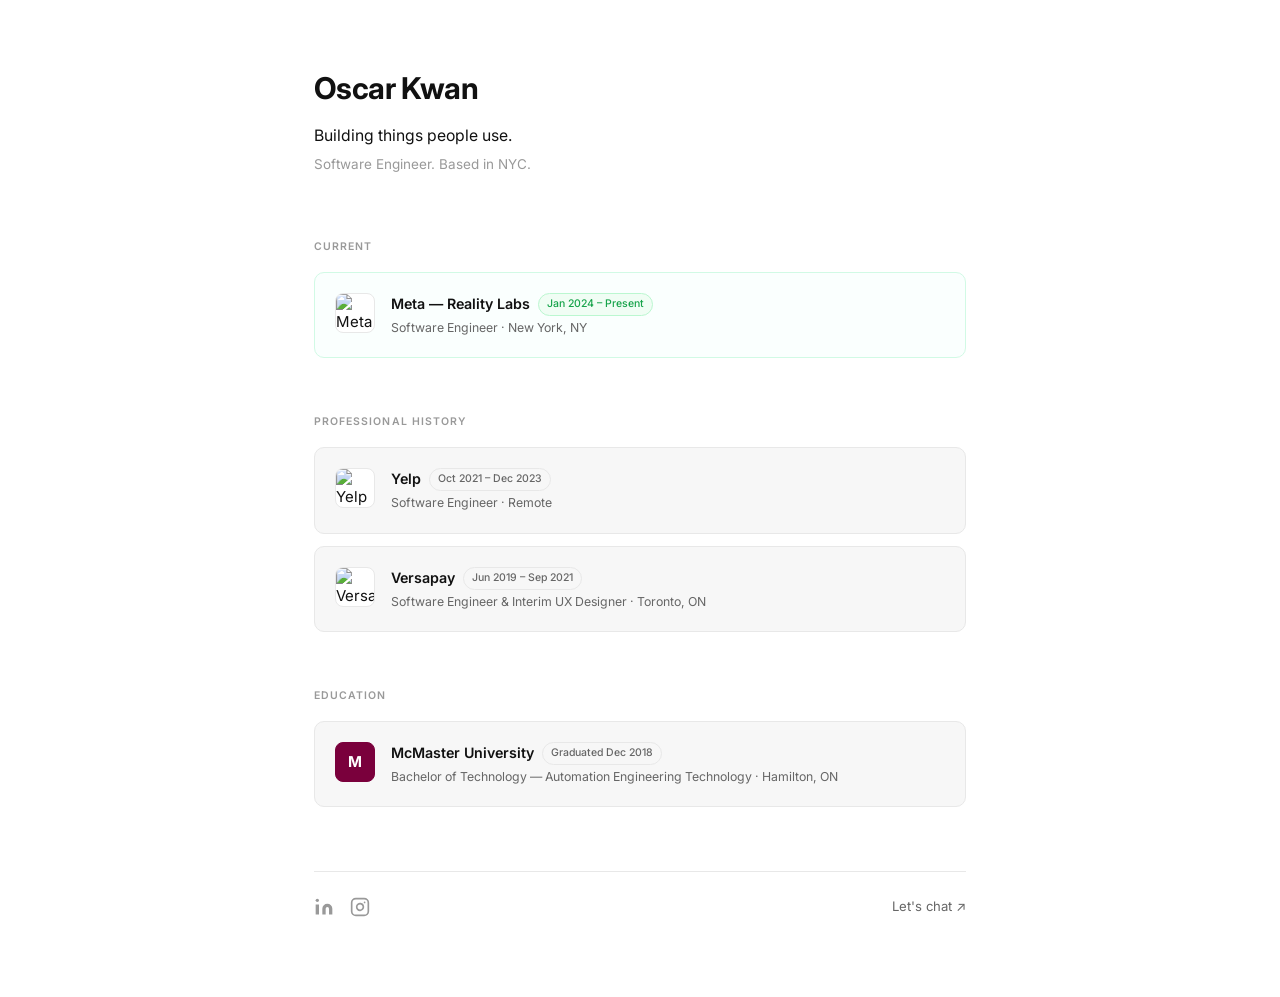
==== index.html @ 4bd09420 "Initial commit — personal website" ====
<!DOCTYPE html>
<html lang="en">
<head>
  <meta charset="UTF-8" />
  <meta name="viewport" content="width=device-width, initial-scale=1.0" />
  <title>Oscar Kwan</title>
  <link rel="preconnect" href="https://fonts.googleapis.com" />
  <link
    href="https://fonts.googleapis.com/css2?family=Inter:wght@400;500;600;700&display=swap"
    rel="stylesheet"
  />
  <link rel="stylesheet" href="style.css" />
</head>
<body>
  <div class="container">

    <!-- ── Header ─────────────────────────────────────────── -->
    <header class="header">
      <h1 class="name">Oscar Kwan</h1>
      <p class="tagline">Building things people use.</p>
      <p class="header-sub">Software Engineer. Based in NYC.</p>
    </header>

    <!-- ── Current ────────────────────────────────────────── -->
    <section class="section">
      <h2 class="section-label">Current</h2>
      <div class="cards">

        <div class="card card--featured">
          <div class="card-logo"><img src="https://www.google.com/s2/favicons?domain=meta.com&sz=128" alt="Meta" /></div>
          <div class="card-body">
            <div class="card-top">
              <span class="card-title">Meta — Reality Labs</span>
              <span class="badge badge--green">Jan 2024 – Present</span>
            </div>
            <p class="card-role">Software Engineer · New York, NY</p>
          </div>
        </div>

      </div>
    </section>

    <!-- ── Professional History ───────────────────────────── -->
    <section class="section">
      <h2 class="section-label">Professional History</h2>
      <div class="cards">

        <div class="card">
          <div class="card-logo"><img src="https://www.google.com/s2/favicons?domain=yelp.com&sz=128" alt="Yelp" /></div>
          <div class="card-body">
            <div class="card-top">
              <span class="card-title">Yelp</span>
              <span class="badge">Oct 2021 – Dec 2023</span>
            </div>
            <p class="card-role">Software Engineer · Remote</p>
          </div>
        </div>

        <div class="card">
          <div class="card-logo"><img src="https://www.google.com/s2/favicons?domain=versapay.com&sz=128" alt="Versapay" /></div>
          <div class="card-body">
            <div class="card-top">
              <span class="card-title">Versapay</span>
              <span class="badge">Jun 2019 – Sep 2021</span>
            </div>
            <p class="card-role">Software Engineer &amp; Interim UX Designer · Toronto, ON</p>
          </div>
        </div>

      </div>
    </section>

    <!-- ── Education ──────────────────────────────────────── -->
    <section class="section">
      <h2 class="section-label">Education</h2>
      <div class="cards">
        <div class="card card--compact">
          <div class="card-logo card-logo--mcmaster">M</div>
          <div class="card-body">
            <div class="card-top">
              <span class="card-title">McMaster University</span>
              <span class="badge">Graduated Dec 2018</span>
            </div>
            <p class="card-role">Bachelor of Technology — Automation Engineering Technology · Hamilton, ON</p>
          </div>
        </div>
      </div>
    </section>

    <!-- ── Footer ─────────────────────────────────────────── -->
    <footer class="footer">
      <div class="footer-icons">
        <a href="https://linkedin.com/in/okwan" target="_blank" rel="noopener" class="footer-icon-link footer-icon-link--linkedin" aria-label="LinkedIn">
          <svg xmlns="http://www.w3.org/2000/svg" width="20" height="20" viewBox="0 0 24 24" fill="currentColor" aria-hidden="true"><path d="M16 8a6 6 0 0 1 6 6v7h-4v-7a2 2 0 0 0-2-2 2 2 0 0 0-2 2v7h-4v-7a6 6 0 0 1 6-6z"/><rect x="2" y="9" width="4" height="12"/><circle cx="4" cy="4" r="2"/></svg>
        </a>
        <a href="https://instagram.com/_oscarkwan" target="_blank" rel="noopener" class="footer-icon-link footer-icon-link--instagram" aria-label="Instagram">
          <svg xmlns="http://www.w3.org/2000/svg" width="20" height="20" viewBox="0 0 24 24" fill="none" stroke="currentColor" stroke-width="2" stroke-linecap="round" stroke-linejoin="round" aria-hidden="true"><rect x="2" y="2" width="20" height="20" rx="5" ry="5"/><path d="M16 11.37A4 4 0 1 1 12.63 8 4 4 0 0 1 16 11.37z"/><line x1="17.5" y1="6.5" x2="17.51" y2="6.5"/></svg>
        </a>
      </div>
      <a href="mailto:oscar@oscarkwan.com" class="footer-chat">Let's chat ↗</a>
    </footer>

  </div>
</body>
</html>
---- style.css ----
/* ── Reset & Base ─────────────────────────────────────────── */
*, *::before, *::after {
  box-sizing: border-box;
  margin: 0;
  padding: 0;
}

:root {
  --bg: #ffffff;
  --surface: #f7f7f7;
  --border: #e8e8e8;
  --text: #111111;
  --text-muted: #666666;
  --text-faint: #999999;
  --accent: #111111;
  --green: #16a34a;
  --green-bg: #f0fdf4;
  --green-border: #bbf7d0;
  --radius: 10px;
  --font: "Inter", -apple-system, BlinkMacSystemFont, sans-serif;
}

html {
  font-size: 15px;
  -webkit-font-smoothing: antialiased;
}

body {
  font-family: var(--font);
  background: var(--bg);
  color: var(--text);
  line-height: 1.6;
}

a {
  color: inherit;
  text-decoration: none;
}

a:hover {
  text-decoration: underline;
}

/* ── Layout ───────────────────────────────────────────────── */
.container {
  max-width: 700px;
  margin: 0 auto;
  padding: 64px 24px 80px;
}

/* ── Header ───────────────────────────────────────────────── */
.header {
  margin-bottom: 64px;
}

.name {
  font-size: 2rem;
  font-weight: 700;
  letter-spacing: -0.02em;
  margin-bottom: 12px;
}

.tagline {
  font-size: 1.05rem;
  color: var(--text);
  margin-bottom: 6px;
  max-width: 520px;
  line-height: 1.5;
}

.header-sub {
  font-size: 0.9rem;
  color: var(--text-faint);
  line-height: 1.6;
  margin-bottom: 0;
}

/* ── Sections ─────────────────────────────────────────────── */
.section {
  margin-bottom: 56px;
}

.section-label {
  font-size: 0.7rem;
  font-weight: 600;
  letter-spacing: 0.1em;
  text-transform: uppercase;
  color: var(--text-faint);
  margin-bottom: 16px;
}

/* ── Cards ────────────────────────────────────────────────── */
.cards {
  display: flex;
  flex-direction: column;
  gap: 12px;
}

.card {
  display: flex;
  gap: 16px;
  background: var(--surface);
  border: 1px solid var(--border);
  border-radius: var(--radius);
  padding: 20px;
  transition: border-color 0.15s, box-shadow 0.15s;
}

.card:hover {
  border-color: #ccc;
  box-shadow: 0 2px 12px rgba(0, 0, 0, 0.06);
}

.card--featured {
  border-color: #d1fae5;
  background: #fafffe;
}

.card--featured:hover {
  border-color: #86efac;
  box-shadow: 0 2px 12px rgba(22, 163, 74, 0.08);
}

.card--compact .card-bullets {
  display: none;
}

/* ── Card Logo ────────────────────────────────────────────── */
.card-logo {
  flex-shrink: 0;
  width: 40px;
  height: 40px;
  border-radius: 8px;
  border: 1px solid var(--border);
  background: #fff;
  overflow: hidden;
}

.card-logo img {
  width: 100%;
  height: 100%;
  object-fit: contain;
  display: block;
}

.card-logo--mcmaster {
  background: #7a003c;
  color: #fff;
  font-size: 1rem;
  font-weight: 700;
  display: flex;
  align-items: center;
  justify-content: center;
  border-color: #7a003c;
}

/* ── Card Body ────────────────────────────────────────────── */
.card-body {
  flex: 1;
  min-width: 0;
}

.card-top {
  display: flex;
  align-items: center;
  gap: 8px;
  flex-wrap: wrap;
  margin-bottom: 2px;
}

.card-title {
  font-size: 0.95rem;
  font-weight: 600;
}

.card-role {
  font-size: 0.82rem;
  color: var(--text-muted);
}

.card-bullets {
  list-style: none;
  display: flex;
  flex-direction: column;
  gap: 6px;
}

.card-bullets li {
  font-size: 0.85rem;
  color: var(--text-muted);
  padding-left: 14px;
  position: relative;
}

.card-bullets li::before {
  content: "·";
  position: absolute;
  left: 2px;
  color: var(--text-faint);
}

.card-bullets strong {
  color: var(--text);
  font-weight: 600;
}

/* ── Badges ───────────────────────────────────────────────── */
.badge {
  display: inline-block;
  font-size: 0.7rem;
  font-weight: 500;
  padding: 2px 8px;
  border-radius: 100px;
  background: var(--surface);
  border: 1px solid var(--border);
  color: var(--text-muted);
  white-space: nowrap;
}

.badge--green {
  background: var(--green-bg);
  border-color: var(--green-border);
  color: var(--green);
}

/* ── Footer ───────────────────────────────────────────────── */
.footer {
  margin-top: 64px;
  padding-top: 24px;
  border-top: 1px solid var(--border);
  display: flex;
  align-items: center;
  justify-content: space-between;
}

.footer-icons {
  display: flex;
  align-items: center;
  gap: 16px;
}

.footer-icon-link {
  display: flex;
  align-items: center;
  color: var(--text-faint);
  transition: color 0.15s;
}

.footer-icon-link:hover {
  text-decoration: none;
}

.footer-icon-link--linkedin:hover { color: #0077b5; }
.footer-icon-link--instagram:hover { color: #e1306c; }

.footer-chat {
  font-size: 0.875rem;
  color: var(--text-muted);
  transition: color 0.15s;
}

.footer-chat:hover {
  color: var(--text);
  text-decoration: none;
}

/* ── Responsive ───────────────────────────────────────────── */
@media (max-width: 560px) {
  .container {
    padding: 40px 16px 60px;
  }

  .skills-grid {
    grid-template-columns: 1fr;
  }

  .card {
    padding: 16px;
  }

  .card-top {
    flex-direction: column;
    align-items: flex-start;
    gap: 4px;
  }

}
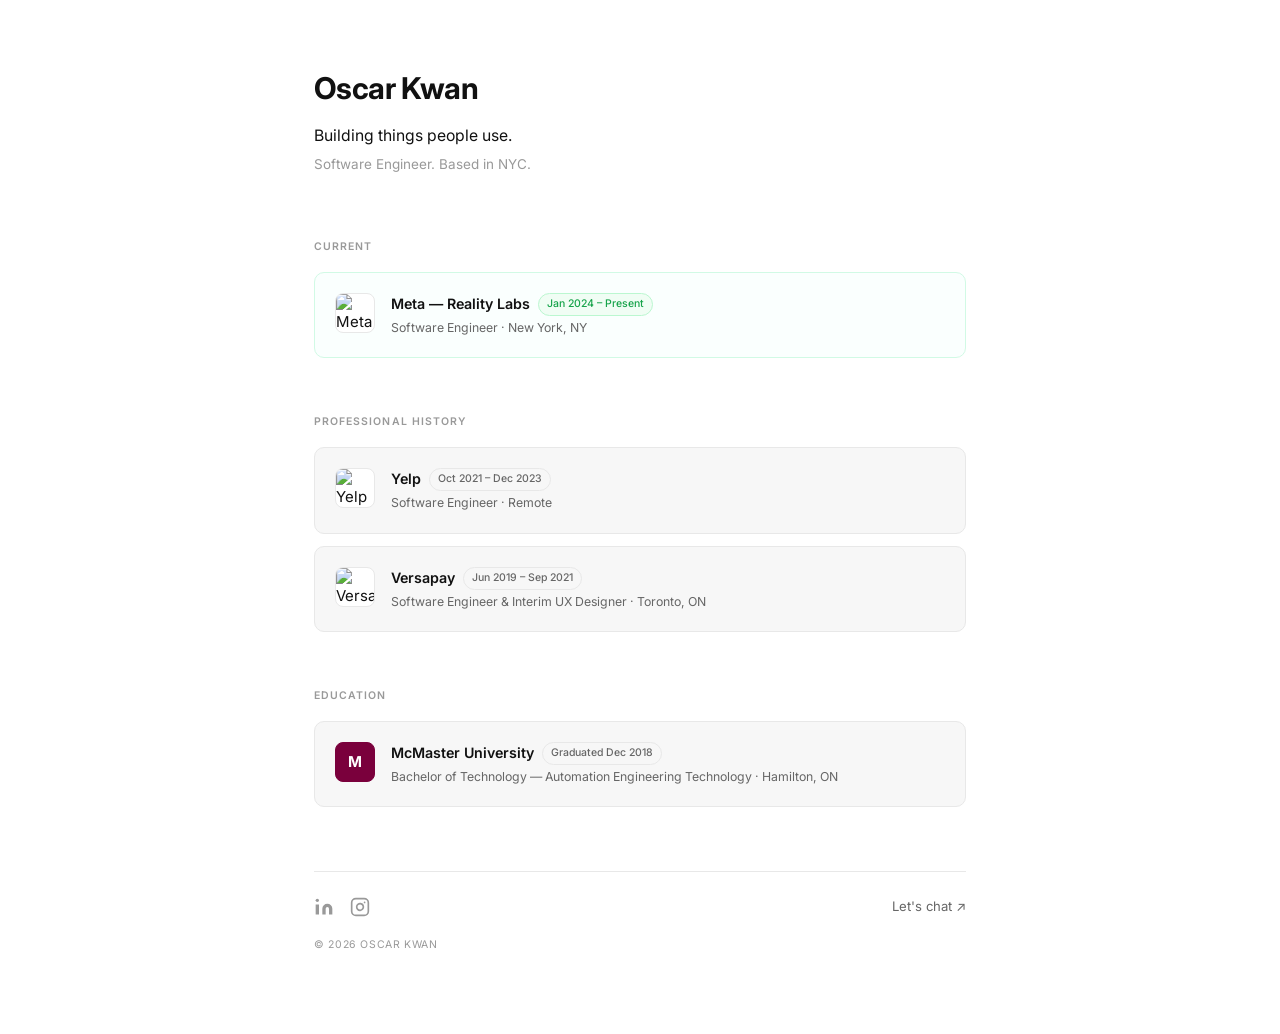
==== commit afc1e033: "Add copyright footer, update footer layout" ====
--- a/index.html
+++ b/index.html
@@ -89,15 +89,18 @@
 
     <!-- ── Footer ─────────────────────────────────────────── -->
     <footer class="footer">
-      <div class="footer-icons">
-        <a href="https://linkedin.com/in/okwan" target="_blank" rel="noopener" class="footer-icon-link footer-icon-link--linkedin" aria-label="LinkedIn">
-          <svg xmlns="http://www.w3.org/2000/svg" width="20" height="20" viewBox="0 0 24 24" fill="currentColor" aria-hidden="true"><path d="M16 8a6 6 0 0 1 6 6v7h-4v-7a2 2 0 0 0-2-2 2 2 0 0 0-2 2v7h-4v-7a6 6 0 0 1 6-6z"/><rect x="2" y="9" width="4" height="12"/><circle cx="4" cy="4" r="2"/></svg>
-        </a>
-        <a href="https://instagram.com/_oscarkwan" target="_blank" rel="noopener" class="footer-icon-link footer-icon-link--instagram" aria-label="Instagram">
-          <svg xmlns="http://www.w3.org/2000/svg" width="20" height="20" viewBox="0 0 24 24" fill="none" stroke="currentColor" stroke-width="2" stroke-linecap="round" stroke-linejoin="round" aria-hidden="true"><rect x="2" y="2" width="20" height="20" rx="5" ry="5"/><path d="M16 11.37A4 4 0 1 1 12.63 8 4 4 0 0 1 16 11.37z"/><line x1="17.5" y1="6.5" x2="17.51" y2="6.5"/></svg>
-        </a>
+      <div class="footer-row">
+        <div class="footer-icons">
+          <a href="https://linkedin.com/in/okwan" target="_blank" rel="noopener" class="footer-icon-link footer-icon-link--linkedin" aria-label="LinkedIn">
+            <svg xmlns="http://www.w3.org/2000/svg" width="20" height="20" viewBox="0 0 24 24" fill="currentColor" aria-hidden="true"><path d="M16 8a6 6 0 0 1 6 6v7h-4v-7a2 2 0 0 0-2-2 2 2 0 0 0-2 2v7h-4v-7a6 6 0 0 1 6-6z"/><rect x="2" y="9" width="4" height="12"/><circle cx="4" cy="4" r="2"/></svg>
+          </a>
+          <a href="https://instagram.com/_oscarkwan" target="_blank" rel="noopener" class="footer-icon-link footer-icon-link--instagram" aria-label="Instagram">
+            <svg xmlns="http://www.w3.org/2000/svg" width="20" height="20" viewBox="0 0 24 24" fill="none" stroke="currentColor" stroke-width="2" stroke-linecap="round" stroke-linejoin="round" aria-hidden="true"><rect x="2" y="2" width="20" height="20" rx="5" ry="5"/><path d="M16 11.37A4 4 0 1 1 12.63 8 4 4 0 0 1 16 11.37z"/><line x1="17.5" y1="6.5" x2="17.51" y2="6.5"/></svg>
+          </a>
+        </div>
+        <a href="mailto:mail@oscarkwan.ca" class="footer-chat">Let's chat ↗</a>
       </div>
-      <a href="mailto:oscar@oscarkwan.com" class="footer-chat">Let's chat ↗</a>
+      <p class="footer-copy">© 2026 OSCAR KWAN</p>
     </footer>
 
   </div>
--- a/style.css
+++ b/style.css
@@ -229,6 +229,12 @@
   padding-top: 24px;
   border-top: 1px solid var(--border);
   display: flex;
+  flex-direction: column;
+  gap: 20px;
+}
+
+.footer-row {
+  display: flex;
   align-items: center;
   justify-content: space-between;
 }
@@ -262,6 +268,12 @@
 .footer-chat:hover {
   color: var(--text);
   text-decoration: none;
+}
+
+.footer-copy {
+  font-size: 0.7rem;
+  color: var(--text-faint);
+  letter-spacing: 0.06em;
 }
 
 /* ── Responsive ───────────────────────────────────────────── */
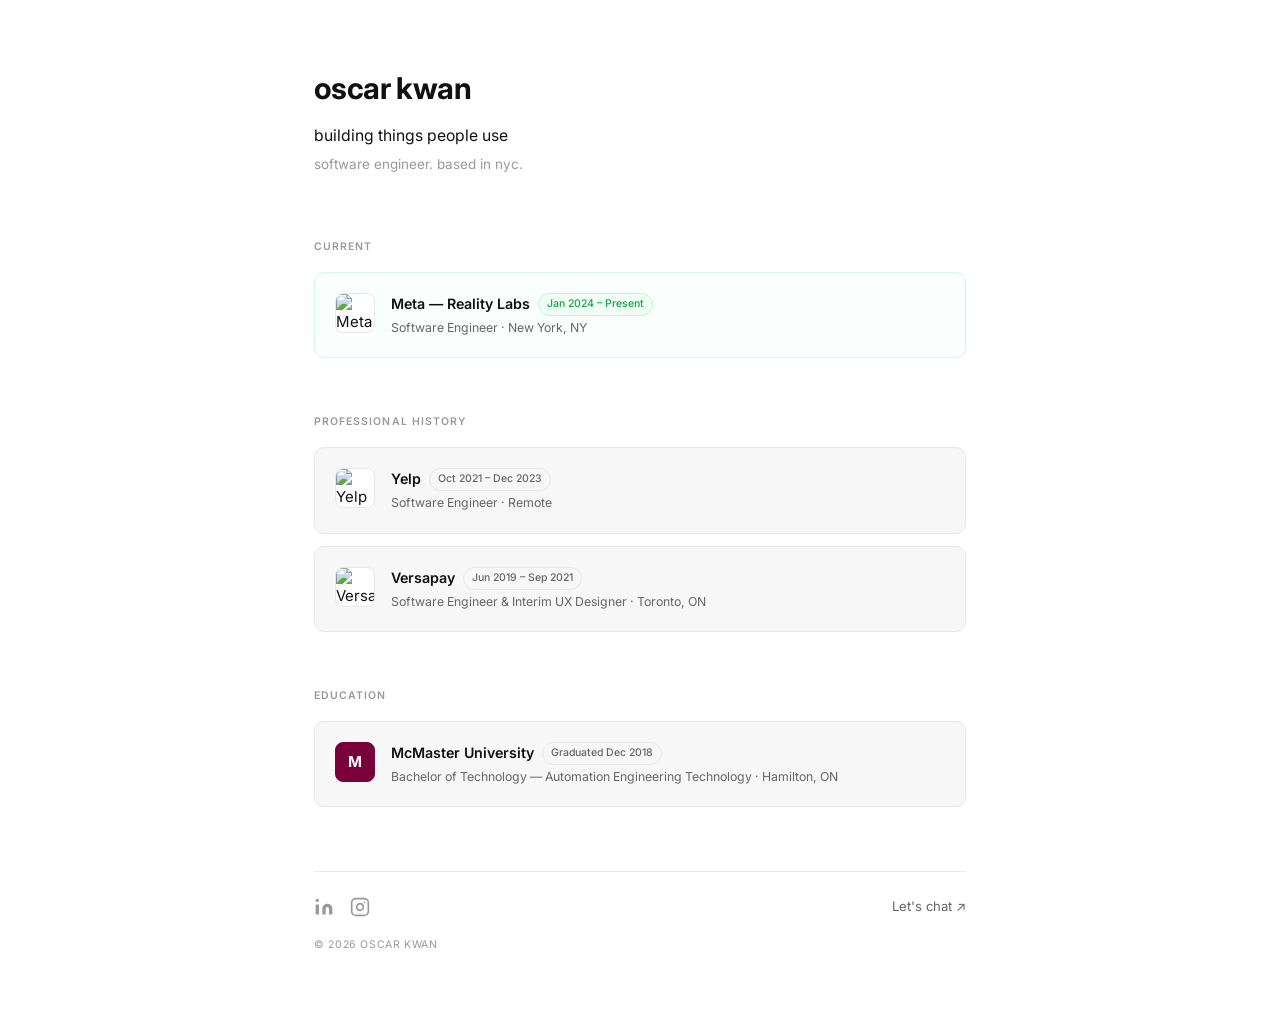
==== commit 47b7aa7b: "Lowercase header text" ====
--- a/index.html
+++ b/index.html
@@ -16,9 +16,9 @@
 
     <!-- ── Header ─────────────────────────────────────────── -->
     <header class="header">
-      <h1 class="name">Oscar Kwan</h1>
-      <p class="tagline">Building things people use.</p>
-      <p class="header-sub">Software Engineer. Based in NYC.</p>
+      <h1 class="name">oscar kwan</h1>
+      <p class="tagline">building things people use</p>
+      <p class="header-sub">software engineer. based in nyc.</p>
     </header>
 
     <!-- ── Current ────────────────────────────────────────── -->
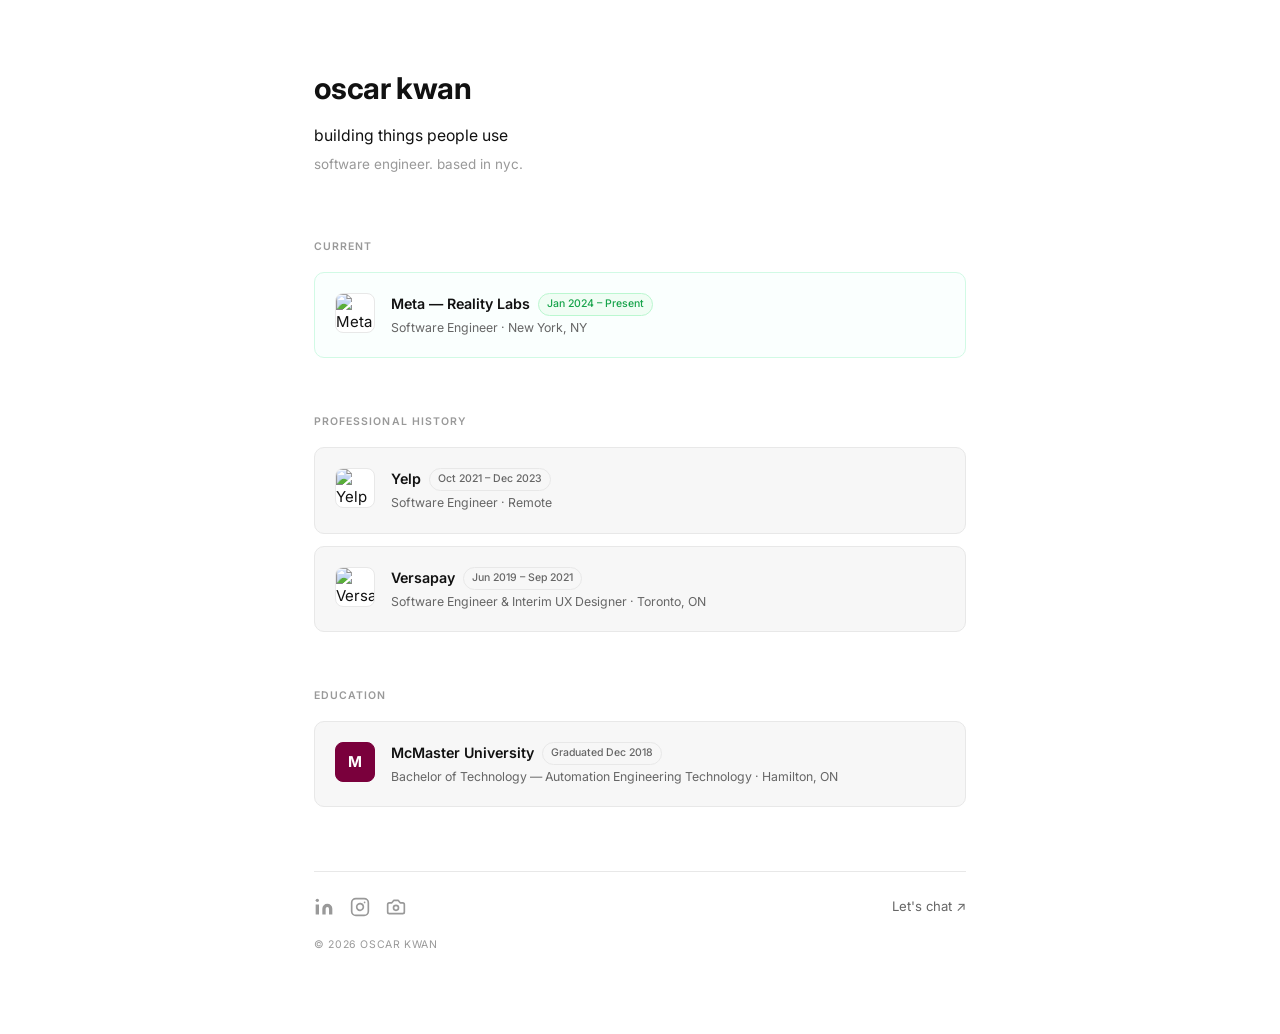
==== commit 0501e86e: "Add photo gallery page with justified layout and lightbox. Introduces a photos section linked from t" ====
--- a/index.html
+++ b/index.html
@@ -97,6 +97,9 @@
           <a href="https://instagram.com/_oscarkwan" target="_blank" rel="noopener" class="footer-icon-link footer-icon-link--instagram" aria-label="Instagram">
             <svg xmlns="http://www.w3.org/2000/svg" width="20" height="20" viewBox="0 0 24 24" fill="none" stroke="currentColor" stroke-width="2" stroke-linecap="round" stroke-linejoin="round" aria-hidden="true"><rect x="2" y="2" width="20" height="20" rx="5" ry="5"/><path d="M16 11.37A4 4 0 1 1 12.63 8 4 4 0 0 1 16 11.37z"/><line x1="17.5" y1="6.5" x2="17.51" y2="6.5"/></svg>
           </a>
+          <a href="/photos.html" class="footer-icon-link footer-icon-link--photos" aria-label="Photos">
+            <svg xmlns="http://www.w3.org/2000/svg" width="20" height="20" viewBox="0 0 24 24" fill="none" stroke="currentColor" stroke-width="2" stroke-linecap="round" stroke-linejoin="round" aria-hidden="true"><path d="M14.5 4h-5L7 7H4a2 2 0 0 0-2 2v9a2 2 0 0 0 2 2h16a2 2 0 0 0 2-2V9a2 2 0 0 0-2-2h-3l-2.5-3z"/><circle cx="12" cy="13" r="3"/></svg>
+          </a>
         </div>
         <a href="mailto:mail@oscarkwan.ca" class="footer-chat">Let's chat ↗</a>
       </div>
--- a/style.css
+++ b/style.css
@@ -258,6 +258,7 @@
 
 .footer-icon-link--linkedin:hover { color: #0077b5; }
 .footer-icon-link--instagram:hover { color: #e1306c; }
+.footer-icon-link--photos:hover { color: var(--text); }
 
 .footer-chat {
   font-size: 0.875rem;
@@ -297,3 +298,134 @@
   }
 
 }
+
+/* ── Photos page ──────────────────────────────────────────── */
+.container--wide { max-width: 1100px; }
+
+.header--photos { margin-bottom: 40px; }
+
+.nav { margin-bottom: 28px; }
+
+.nav-link {
+  font-size: 0.85rem;
+  color: var(--text-muted);
+  transition: color 0.15s;
+}
+.nav-link:hover { color: var(--text); text-decoration: none; }
+
+.photos-gear {
+  font-size: 0.85rem;
+  color: var(--text-faint);
+  letter-spacing: 0.02em;
+  margin-top: 10px;
+}
+
+.gallery {
+  display: flex;
+  flex-direction: column;
+  gap: 10px;
+}
+
+.gallery-row {
+  display: flex;
+  gap: 10px;
+}
+
+.gallery-item {
+  position: relative;
+  flex-shrink: 0;
+  margin: 0;
+  padding: 0;
+  border: none;
+  overflow: hidden;
+  cursor: zoom-in;
+  background: var(--surface);
+  opacity: 0;
+  transform: translateY(8px);
+  transition: opacity 0.5s ease, transform 0.5s ease;
+}
+.gallery-item.is-loaded { opacity: 1; transform: none; }
+
+.gallery-img {
+  display: block;
+  width: 100%;
+  height: 100%;
+  object-fit: cover;
+}
+
+.gallery-empty { color: var(--text-faint); font-size: 0.9rem; }
+
+.lightbox {
+  position: fixed;
+  inset: 0;
+  z-index: 1000;
+  display: none;
+  align-items: center;
+  justify-content: center;
+  padding: 32px;
+  background: rgba(10, 10, 10, 0.92);
+  opacity: 0;
+  transition: opacity 0.25s ease;
+}
+.lightbox.is-open { display: flex; opacity: 1; }
+
+.lightbox-figure {
+  margin: 0;
+  max-width: 100%;
+  max-height: 100%;
+  display: flex;
+  flex-direction: column;
+  align-items: center;
+  gap: 12px;
+}
+.lightbox-img {
+  max-width: 92vw;
+  max-height: 86vh;
+  width: auto;
+  height: auto;
+  object-fit: contain;
+  box-shadow: 0 8px 40px rgba(0, 0, 0, 0.5);
+}
+.lightbox-caption { color: #ddd; font-size: 0.8rem; }
+
+.lightbox-close,
+.lightbox-nav {
+  position: absolute;
+  background: rgba(255, 255, 255, 0.08);
+  border: none;
+  color: #fff;
+  cursor: pointer;
+  border-radius: 50%;
+  display: flex;
+  align-items: center;
+  justify-content: center;
+  transition: background 0.15s;
+}
+.lightbox-close:hover,
+.lightbox-nav:hover { background: rgba(255, 255, 255, 0.2); }
+
+.lightbox-close {
+  top: 20px;
+  right: 24px;
+  width: 40px;
+  height: 40px;
+  font-size: 1.6rem;
+  line-height: 1;
+}
+.lightbox-nav {
+  top: 50%;
+  transform: translateY(-50%);
+  width: 48px;
+  height: 48px;
+  font-size: 2rem;
+  line-height: 1;
+}
+.lightbox-prev { left: 20px; }
+.lightbox-next { right: 20px; }
+
+@media (max-width: 560px) {
+  .gallery { gap: 6px; }
+  .lightbox { padding: 16px; }
+  .lightbox-nav { width: 40px; height: 40px; font-size: 1.5rem; }
+  .lightbox-close { top: 12px; right: 12px; }
+}
